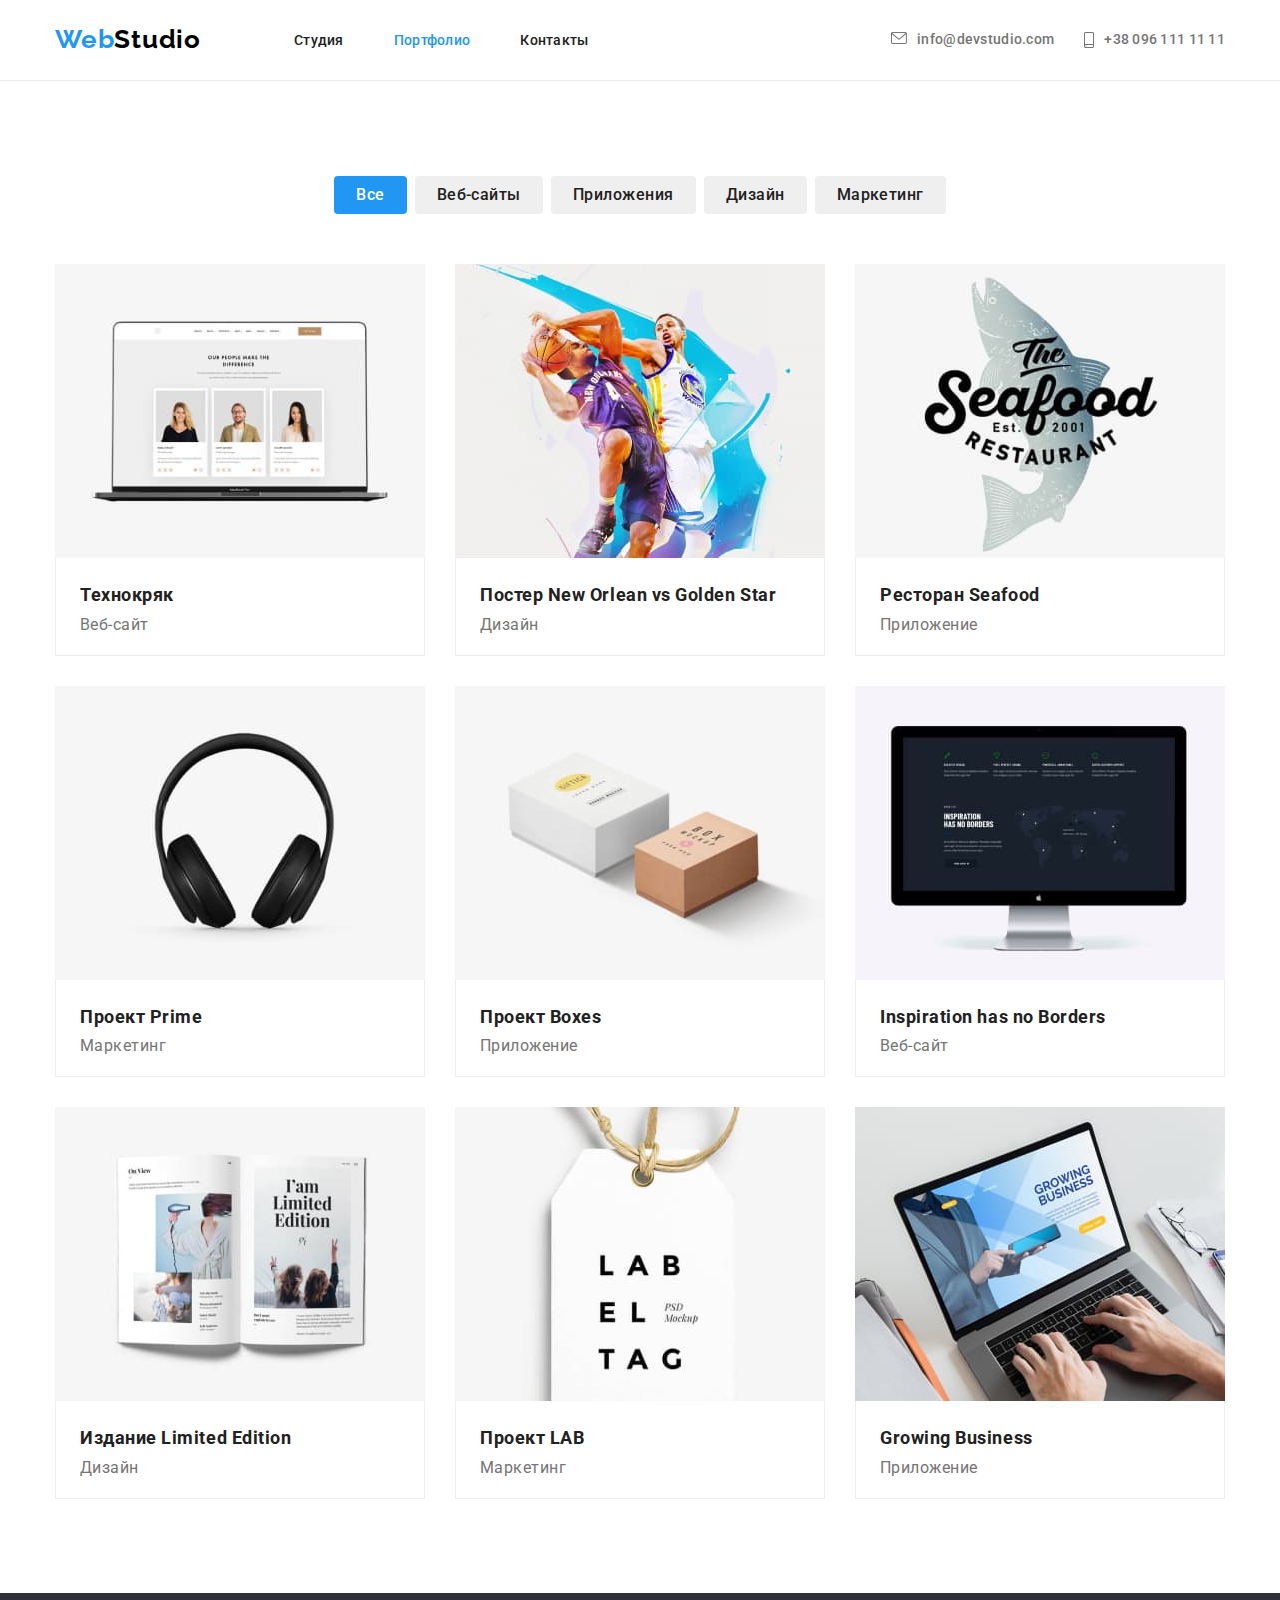
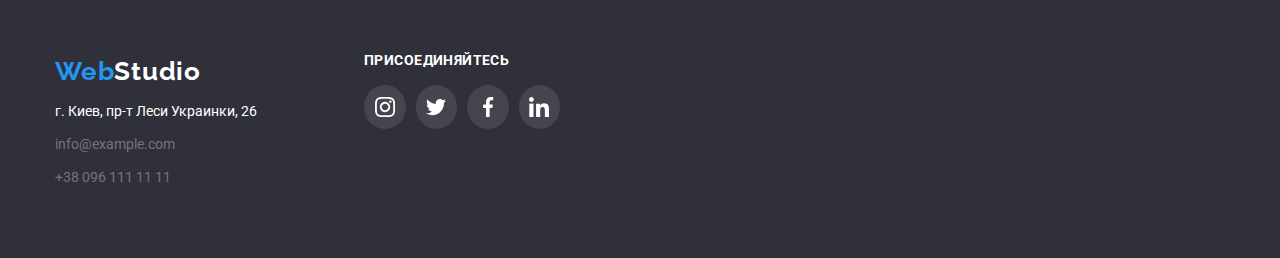
==== portfolio.html @ efb7cee7 "summary" ====
<!DOCTYPE html>
<html lang="ru">
  <head>
    <meta charset="UTF-8" />
    <meta http-equiv="X-UA-Compatible" content="IE=edge" />
    <meta name="viewport" content="width=device-width, initial-scale=1.0" />
    <title>Document</title>
    <link rel="preconnect" href="https://fonts.googleapis.com" />
    <link rel="preconnect" href="https://fonts.gstatic.com" crossorigin />
    <link
      href="https://fonts.googleapis.com/css2?family=Raleway:wght@700&family=Roboto:wght@400;500;700;900&display=swap"
      rel="stylesheet"
    />
    <link rel="stylesheet" href="./css/reset.css" />
    <link rel="stylesheet" href="./css/style.css" />
  </head>
  <body>
    <header class="page-header header">
      <div class="container page-header-container">
        <nav class="navigation">
          <a href="./index.html" class="logo">Web<span class="logo-span">Studio</span></a>
          <ul class="menu list">
            <li class="menu-list">
              <a href="./index.html" class="link menu-link">Студия</a>
            </li>
            <li class="menu-list">
              <a href="./portfolio.html" class="link menu-link current">Портфолио</a>
            </li>
            <li class="menu-list">
              <a href="" class="link menu-link">Контакты</a>
            </li>
          </ul>
        </nav>
        <div class="number-link">
          <ul class="menu list mail-group">
            <li class="menu-list-number">
              <a href="mailto:info@devstudio.com" class="link-number link-one"
                >info@devstudio.com
                <svg class="icon-mail">
                  <use href="./images/sprite.svg#icon-mail"></use>
                </svg>
              </a>
            </li>
            <li class="menu-list">
              <a href="tel:+380961111111" class="link-number link-two"
                >+38 096 111 11 11
                <svg class="icon-mail-phone">
                  <use href="./images/sprite.svg#icon-tel"></use>
                </svg>
              </a>
            </li>
          </ul>
        </div>
      </div>
    </header>
    <main>
      <section class="section portfolio">
        <div class="container">
          <h1 class="visually-hidden">Портфолио</h1>
          <ul class="filtres">
            <li><button type="button" class="filter-list current">Все</button></li>
            <li><button type="button" class="filter-list">Веб-сайты</button></li>
            <li><button type="button" class="filter-list">Приложения</button></li>
            <li><button type="button" class="filter-list">Дизайн</button></li>
            <li><button type="button" class="filter-list">Маркетинг</button></li>
          </ul>

          <ul class="list-portfolio">
            <li class="example">
              <img src="./images/pm1.jpg" alt="laptop" width="370" height="294" />
              <div class="subscribe-card">
                <h2 class="advantage-two">Технокряк</h2>
                <p class="media-list">Веб-сайт</p>
              </div>
            </li>
            <li class="example">
              <img src="./images/pm2.jpg" alt="design" width="370" height="294" />
              <div class="subscribe-card">
                <h2 class="advantage-two">Постер New Orlean vs Golden Star</h2>
                <p class="media-list">Дизайн</p>
              </div>
            </li>
            <li class="example">
              <img src="./images/pm3.jpg" alt="labels" width="370" height="294" />
              <div class="subscribe-card">
                <h2 class="advantage-two">Ресторан Seafood</h2>
                <p class="media-list">Приложение</p>
              </div>
            </li>
            <li class="example">
              <img src="./images/pm4.jpg" alt="headphones" width="370" height="294" />
              <div class="subscribe-card">
                <h2 class="advantage-two">Проект Prime</h2>
                <p class="media-list">Маркетинг</p>
              </div>
            </li>
            <li class="example">
              <img src="./images/pm5.jpg" alt="box" width="370" height="294" />
              <div class="subscribe-card">
                <h2 class="advantage-two">Проект Boxes</h2>
                <p class="media-list">Приложение</p>
              </div>
            </li>
            <li class="example">
              <img src="./images/pm6.jpg" alt="screen" width="370" height="294" />
              <div class="subscribe-card">
                <h2 class="advantage-two">Inspiration has no Borders</h2>
                <p class="media-list">Веб-сайт</p>
              </div>
            </li>
            <li class="example">
              <img src="./images/pm7.jpg" alt="books" width="370" height="294" />
              <div class="subscribe-card">
                <h2 class="advantage-two">Издание Limited Edition</h2>
                <p class="media-list">Дизайн</p>
              </div>
            </li>
            <li class="example">
              <img src="./images/pm8.jpg" alt="labels" width="370" height="294" />
              <div class="subscribe-card">
                <h2 class="advantage-two">Проект LAB</h2>
                <p class="media-list">Маркетинг</p>
              </div>
            </li>
            <li class="example">
              <img src="./images/pm9.jpg" alt="notebook" width="370" height="294" />
              <div class="subscribe-card">
                <h2 class="advantage-two">Growing Business</h2>
                <p class="media-list">Приложение</p>
              </div>
            </li>
          </ul>
        </div>
      </section>
    </main>
    <footer class="color-footer">
      <div class="container container-footer">
        <div class="conection-footer">
          <a href="./index.html" class="logo">Web<span class="logo-span-footer">Studio</span></a>
          <address>
            <ul class="list list-container">
              <li class="contact-list">
                <a
                  href="https://goo.gl/maps/A2tmThPKFVqANark9"
                  class="adress"
                  target="_blank"
                  rel="noopener noreferrer"
                  >г. Киев, пр-т Леси Украинки, 26</a
                >
              </li>
              <li>
                <a href="mailto:info@example.com" class="link contact-number">info@example.com</a>
              </li>
              <li class="contact-list">
                <a href="tel:+380961111111" class="link contact-number">+38 096 111 11 11</a>
              </li>
            </ul>
          </address>
        </div>
        <div class="conection">
          <p class="conection-me">Присоединяйтесь</p>
          <ul class="social-list">
            <li class="social-list-item">
              <a href="" class="social-list-link-footer">
                <svg class="social-list-icon-svg">
                  <use href="./images/sprite.svg#icon-instagram"></use>
                </svg>
              </a>
            </li>
            <li class="social-list-item">
              <a href="" class="social-list-link-footer">
                <svg class="social-list-icon-svg">
                  <use href="./images/sprite.svg#icon-twitter"></use>
                </svg>
              </a>
            </li>
            <li class="social-list-item">
              <a href="" class="social-list-link-footer">
                <svg class="social-list-icon-svg">
                  <use href="./images/sprite.svg#icon-facebook"></use>
                </svg>
              </a>
            </li>
            <li class="social-list-item">
              <a href="" class="social-list-link-footer margin-stop">
                <svg class="social-list-icon-svg">
                  <use href="./images/sprite.svg#icon-linkedin"></use>
                </svg>
              </a>
            </li>
          </ul>
        </div>
      </div>
    </footer>
  </body>
</html>
---- css/style.css ----
.container {
  width: 1200px;
  margin: 0 auto;
  padding: 0 15px;
}

.visually-hidden {
  width: 1px;
  height: 1px;
  padding: 0;
  overflow: hidden;
  clip: rect(0, 0, 0, 0);
  white-space: nowrap;
  border: 0;
}

:root {
  --one-text-color: #212121;
  --two-text-color: #2196f3;
  --three-text-color: #000000;
  --four-text-color: #757575;
  --five-text-color: #ffffff;
  --six-text-color: #2f303a;
}

body {
  font-family: 'Roboto', 'sans-serif';
  color: var(--five-text-color);
}
/* =======Header======== */
.menu-link {
  font-weight: 500;
  font-size: 14px;
  line-height: 1.15;
  letter-spacing: 0.02em;
  padding: 32px 0;
  color: var(--one-text-color);
}
.menu-link:hover,
.menu-link:focus,
.menu-link:current {
  color: var(--two-text-color);
}

.navigation .current {
  color: var(--two-text-color);
}

.navigation,
.menu,
.list {
  display: flex;
  align-items: center;
  flex-direction: row;
}

.header {
  align-items: center;
  border-bottom: 1px solid #ececec;
}
.page-header-container {
  display: flex;
}

.filter-list:current {
  color: var(--two-text-color);
}
.filter-list.current {
  background: var(--two-text-color);
  color: var(--five-text-color);
}

.logo-span {
  font-family: 'Raleway', 'sans-serif';
  font-weight: 700;
  font-size: 26px;
  line-height: 1.2;
  letter-spacing: 0.03em;

  color: var(--three-text-color);
}

.logo {
  font-family: 'Raleway', 'sans-serif';
  font-weight: 700;
  font-size: 26px;
  line-height: 1.2;
  letter-spacing: 0.03em;
  margin-right: 93px;
  color: var(--two-text-color);
}

.menu-list:not(:last-child) {
  margin-right: 50px;
  color: var(--four-text-color);
}

.menu-list-number:not(:last-child) {
  margin-right: 30px;
  color: var(--four-text-color);
}

.menu-list-number,
.menu-list {
  display: flex;
  flex-direction: row;
  align-items: center;
}

.number-link {
  display: flex;
  align-items: center;
  justify-content: flex-end;
  margin-left: auto;
}

.icon-mail {
  fill: currentColor;
  width: 16px;
  height: 12px;
  margin-right: 10px;
}

.icon-mail-phone {
  fill: currentColor;
  width: 10px;
  height: 16px;
  margin-right: 10px;
}

.link,
.link-number:hover,
.link,
.link-number:focus {
  color: var(--two-text-color);
}

.link-number {
  padding: 32px 0;
  display: flex;
  flex-direction: row-reverse;
  font-size: 14px;
  line-height: 1.14;
  letter-spacing: 0.02em;
  font-weight: 500;
  margin-left: auto;
  color: var(--four-text-color);
}

.link {
  font-style: normal;
  color: var(--one-text-color);
}

/* =======/Header======== */

/* =======HERO======== */

.hero {
  padding: 200px 0;
  background-color: #c4c4c4;
  background-image: linear-gradient(rgba(47, 48, 58, 0.4), rgba(47, 48, 58, 0.4)),
    url(../images/font.jpg);
  background-size: cover;
}

.modal-btn {
  font-weight: 700;
  font-size: 16px;
  line-height: 1.85;
  letter-spacing: 0.06em;
  cursor: pointer;
  font-family: inherit;
  padding-top: 10px;
  padding-bottom: 10px;
  padding-left: 32px;
  padding-right: 32px;
  border-radius: 4px;
  color: var(--five-text-color);
  background: var(--two-text-color);
  display: block;
  margin: 0 auto;
}

.modal-button {
  justify-content: center;
  margin-top: 30px;
}

.modal-btn:hover {
  background-color: #188ce8;
}

.motto {
  font-weight: 900;
  font-size: 44px;
  line-height: 1.37;
  text-align: center;
  letter-spacing: 0.06em;
  text-transform: uppercase;
  width: 696px;
  color: var(--five-text-color);
  margin-right: auto;
  margin-left: auto;
  margin-bottom: 0;
}

/* =======/HERO======== */

/* =======MainSection======== */

.section {
  padding: 94px 0;
}

.my-work {
  padding-top: 0px;
}

.my-comands {
  background-color: #f5f4fa;
}
.advantage {
  font-weight: 700;
  font-size: 14px;
  line-height: 1.18;
  letter-spacing: 0.03em;
  text-transform: uppercase;
  margin-bottom: 10px;
  color: var(--one-text-color);
}

.advantage-comands {
  font-weight: 500;
  font-size: 16px;
  line-height: 1.18;
  letter-spacing: 0.03em;
  margin-bottom: 10px;
  color: var(--one-text-color);
}

.advantage-two {
  font-weight: 700;
  font-size: 18px;
  line-height: 1.87;
  letter-spacing: 0.03em;
  color: var(--one-text-color);
  margin-bottom: 4px;
}
.media-list-me {
  font-size: 14px;
  line-height: 2;
  letter-spacing: 0.03em;
  color: var(--four-text-color);
}

.media-list {
  font-size: 16px;
  line-height: 1.18;
  letter-spacing: 0.03em;

  color: var(--four-text-color);
}

.suptitle {
  font-weight: 700;
  font-size: 36px;
  line-height: 1.17;
  text-align: center;
  letter-spacing: 0.03em;
  margin-bottom: 50px;
  color: var(--one-text-color);
}

/* =======/MainSection======== */

/* =======PORTFOLIO======== */
.filter-list {
  font-weight: 500;
  font-size: 16px;
  line-height: 1.62;
  letter-spacing: 0.03em;
  color: var(--one-text-color);
  padding: 6px 22px;
  border: none;
  border-radius: 4px;
}
.filtres {
  display: flex;
  margin-bottom: 50px;
  justify-content: center;
}

.portfolio .filtres li:not(:last-child) {
  margin-right: 8px;
}

.filter-list:focus,
.filter-list:hover {
  background: var(--two-text-color);
  color: var(--five-text-color);
  box-shadow: 0px 3px 1px rgba(0, 0, 0, 0.1), 0px 1px 2px rgba(0, 0, 0, 0.08),
    0px 2px 2px rgba(0, 0, 0, 0.12);
}

.list {
  display: flex;
  justify-content: space-between;
}

.list-comand {
  display: flex;
  justify-content: space-between;
}

.list-portfolio {
  display: flex;
  flex-wrap: wrap;
  list-style: none;
  margin-left: -30px;
  margin-top: -30px;
}

.advantage-list {
  width: 270px;
}

.subscribe-card {
  padding-left: 24px;
  padding-right: 24px;
  padding-top: 20px;
  padding-bottom: 20px;
  border-left: 1px solid #eeeeee;
  border-right: 1px solid #eeeeee;
  border-bottom: 1px solid #eeeeee;
}

.crew-info {
  text-align: center;
  padding: 30px 0;
}
.crew-info-li {
  background-color: var(--five-text-color);
  box-shadow: 0px 1px 3px rgba(0, 0, 0, 0.12), 0px 1px 1px rgba(0, 0, 0, 0.14),
    0px 2px 1px rgba(0, 0, 0, 0.2);
  border-radius: 0px 0px 4px 4px;
}

.social-list {
  display: flex;
  margin-top: 16px;
  justify-content: center;
}

.social-list-spisok {
  display: flex;
  justify-content: center;
}

.social-list-link {
  color: #afb1b8;
  display: flex;
  justify-content: center;
  align-items: center;
  height: 100%;
  width: 100%;
  border-radius: 50%;
}

.social-list-link-two {
  color: #afb1b8;
  display: flex;
  justify-content: center;
  align-items: center;
  height: 100%;
  width: 100%;
}

.social-list-link-one {
  color: #afb1b8;
  display: flex;
  justify-content: center;
  align-items: center;
  height: 100%;
  width: 100%;
}

.social-list-item {
  width: 44px;
  height: 44px;
  margin-right: 10px;
}

.social-list-item-svg {
  width: 170px;
  height: 92px;
  margin-right: 30px;
  border: 1px solid #afb1b8;
  border-radius: 4px;
}

.social-list-link-two:focus,
.social-list-link-two:hover {
  color: var(--two-text-color);
  border: 1px solid var(--two-text-color);
  border-radius: 4px;
}

.social-list-icon-svg {
  fill: currentColor;
  width: 20px;
  height: 20px;
}

.social-list-icon-svg-two {
  fill: currentColor;
  width: 106px;
  height: 60px;
}

.svg-list {
  width: 100%;
  height: 120px;
  border-radius: 4px;
  background-color: #f5f4fa;
  margin-bottom: 30px;
}

.social-list-svg {
  width: 70px;
  height: 70px;
}

.social-list-link:hover,
.social-list-link:focus {
  background-color: var(--two-text-color);
  color: var(--five-text-color);
}
/* =======/PORTFOLIO======== */

/* =======FOTER======== */
.container-footer {
  background-color: var(--six-text-color);
  display: flex;
  flex-direction: row;
}

.conection-footer {
  margin-right: 70px;
}

.list-container {
  display: block;
  flex-direction: column;
}
.color-footer .logo {
  margin-bottom: 20px;
}

.adress {
  font-style: normal;
  font-size: 14px;
  line-height: 1.71;
  color: var(--five-text-color);
  margin-bottom: 9px;
}

.logo-span-footer {
  font-family: 'Raleway', 'sans-serif';
  font-weight: 700;
  font-size: 26px;
  line-height: 1.42;
  letter-spacing: 0.03em;
  color: var(--five-text-color);
}

.list-portfolio .example {
  flex-basis: calc(100% / 3 - 30px);
  margin-left: 30px;
  margin-top: 30px;
}
.example:focus,
.example:hover {
  box-shadow: 0px 1px 1px rgba(0, 0, 0, 0.12), 0px 4px 4px rgba(0, 0, 0, 0.06),
    1px 4px 6px rgba(0, 0, 0, 0.16);
}

.color-footer {
  background: #2f303a;
  padding: 60px 0;
}

.contact-number {
  color: var(--four-text-color);
  font-size: 14px;
  line-height: 1.5;
}
.contact-list {
  margin-bottom: 9px;
  margin-top: 9px;
}

.conection-me {
  font-weight: 700;
  font-size: 14px;
  line-height: 1.14;
  letter-spacing: 0.03em;
  text-transform: uppercase;
  color: var(--five-text-color);
}

.conection {
  width: 206px;
}

.social-list-link-footer {
  color: var(--five-text-color);
  background-color: rgba(255, 255, 255, 0.1);
  display: flex;
  justify-content: center;
  align-items: center;
  height: 100%;
  width: 100%;
  border-radius: 50%;
}

.social-list-link-footer:hover,
.social-list-link-footer:focus {
  background-color: var(--two-text-color);
  color: var(--five-text-color);
}

.margin-stop {
  margin-right: 0px;
}
/* =======/FOTER======== */
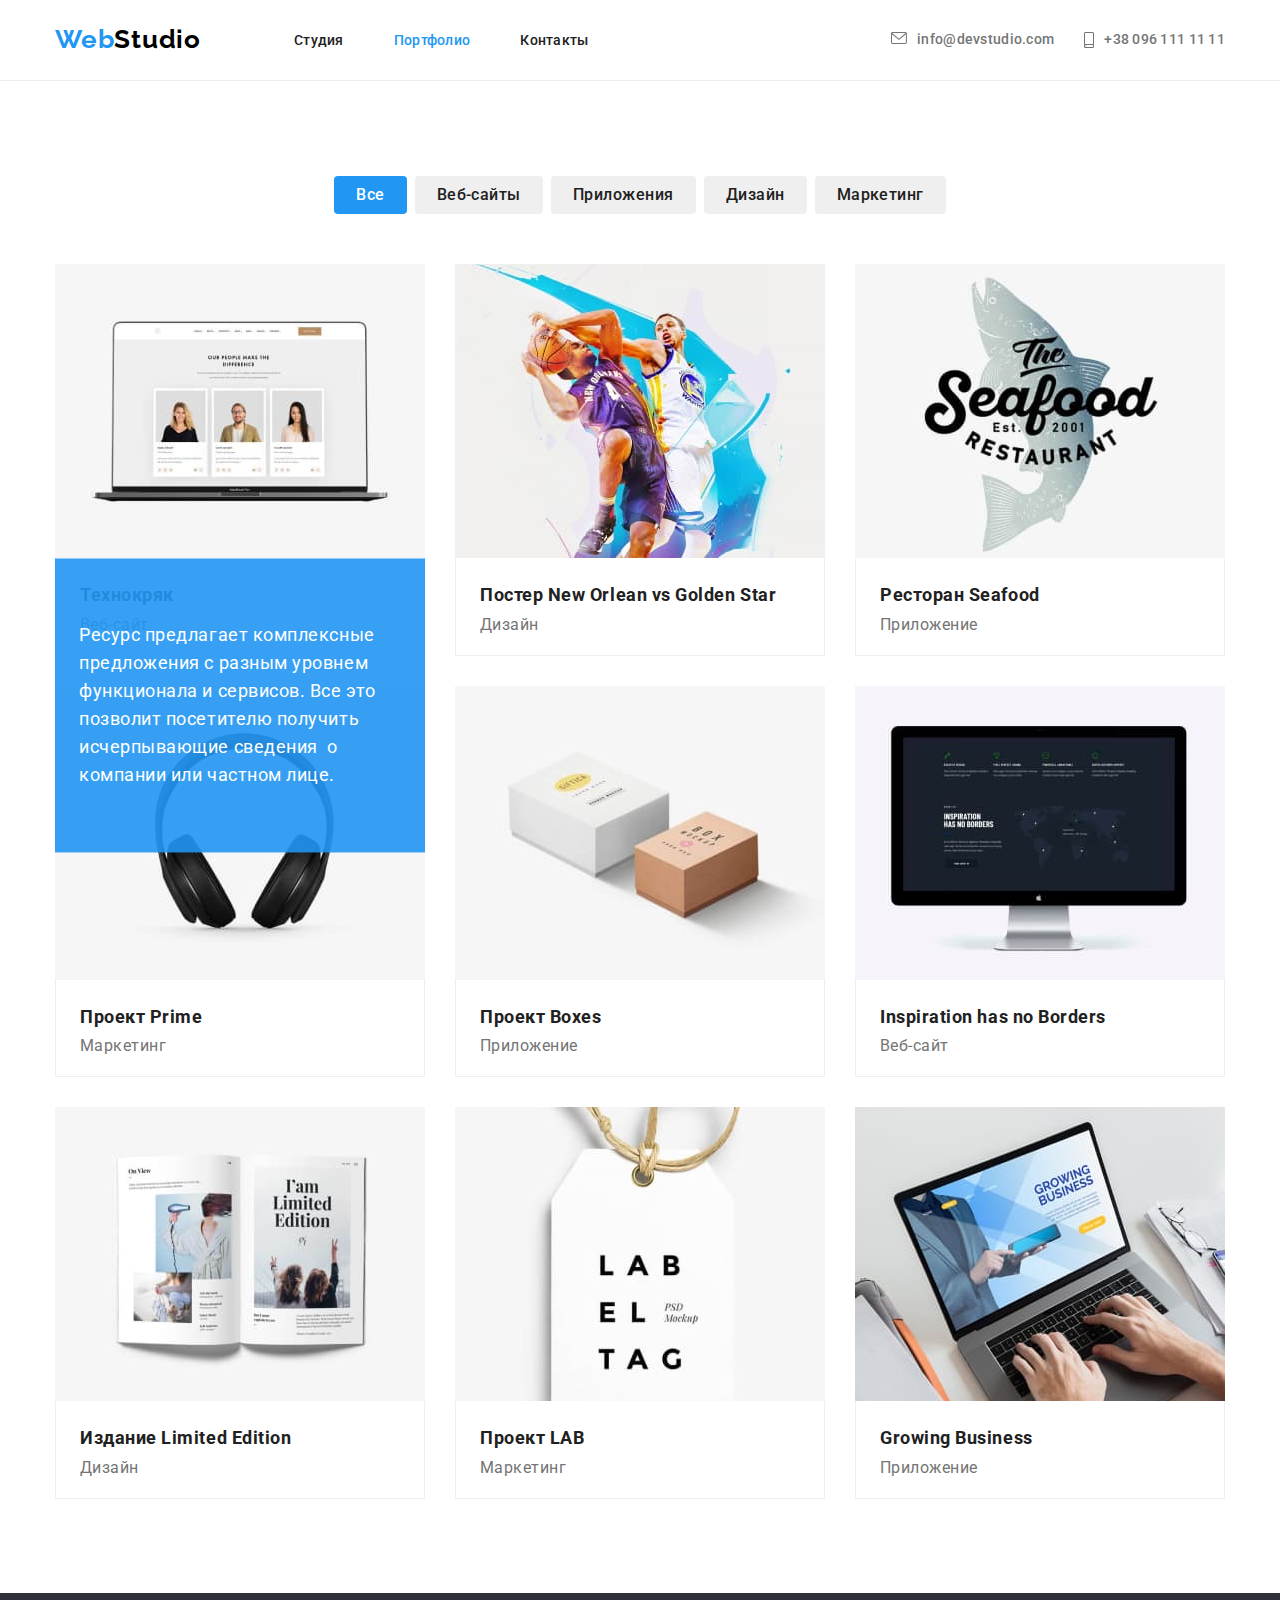
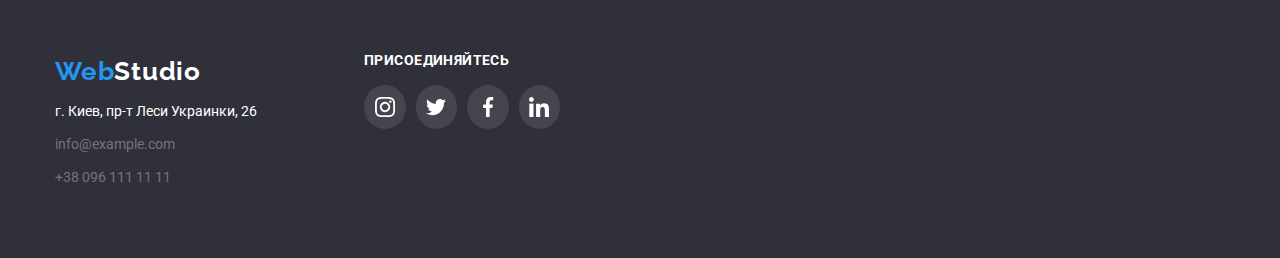
==== commit e50d40c9: "summary" ====
--- a/portfolio.html
+++ b/portfolio.html
@@ -67,7 +67,15 @@
 
           <ul class="list-portfolio">
             <li class="example">
-              <img src="./images/pm1.jpg" alt="laptop" width="370" height="294" />
+              <div class="box-overlay">
+                <img src="./images/pm1.jpg" alt="laptop" width="370" height="294" />
+                <p class="box-content">
+                  Ресурс предлагает комплексные предложения с разным уровнем функционала и сервисов.
+                  Все это позволит посетителю получить исчерпывающие сведения  +о компании или
+                  частном лице.
+                </p>
+              </div>
               <div class="subscribe-card">
                 <h2 class="advantage-two">Технокряк</h2>
                 <p class="media-list">Веб-сайт</p>
--- a/css/style.css
+++ b/css/style.css
@@ -29,6 +29,7 @@
 }
 /* =======Header======== */
 .menu-link {
+  position: relative;
   font-weight: 500;
   font-size: 14px;
   line-height: 1.15;
@@ -40,6 +41,19 @@
 .menu-link:focus,
 .menu-link:current {
   color: var(--two-text-color);
+}
+
+.menu-link.сurrent::after {
+  position: absolute;
+  bottom: 0;
+  left: 50%;
+  transform: translateX(-50%);
+  content: '';
+  display: block;
+  width: 100%;
+  height: 4px;
+  border-radius: 2px;
+  background-color: var(--two-text-color);
 }
 
 .navigation .current {
@@ -162,6 +176,40 @@
   background-image: linear-gradient(rgba(47, 48, 58, 0.4), rgba(47, 48, 58, 0.4)),
     url(../images/font.jpg);
   background-size: cover;
+}
+
+.backdrop {
+  position: fixed;
+  top: 0;
+  left: 0;
+  width: 100%;
+  height: 100%;
+  background: rgba(0, 0, 0, 0.2);
+}
+.backdrop.is-hidden {
+  opacity: 0;
+  visibility: hidden;
+  pointer-events: none;
+}
+
+.icon-close {
+  position: fixed;
+  top: 8px;
+  right: 8px;
+  height: 30px;
+  width: 30px;
+}
+.modal {
+  height: 582px;
+  width: 528px;
+  background-color: var(--five-text-color);
+  position: absolute;
+  top: 50%;
+  left: 50%;
+  transform: translate(-50%, -50%);
+  box-shadow: 0px 1px 3px rgba(0, 0, 0, 0.12), 0px 1px 1px rgba(0, 0, 0, 0.14),
+    0px 2px 1px rgba(0, 0, 0, 0.2);
+  border-radius: 4px;
 }
 
 .modal-btn {
@@ -209,6 +257,27 @@
 
 /* =======MainSection======== */
 
+.label {
+  font-weight: 700;
+  font-size: 14px;
+  line-height: 1.14;
+  text-align: center;
+  letter-spacing: 0.03em;
+  text-transform: uppercase;
+  color: var(--five-text-color);
+  padding-top: 27px;
+  padding-bottom: 27px;
+}
+
+.title-product {
+  display: inline-block;
+  position: absolute;
+  width: 370px;
+  height: 70px;
+  background: rgba(47, 48, 58, 0.8);
+  bottom: 0;
+}
+
 .section {
   padding: 94px 0;
 }
@@ -306,6 +375,7 @@
 .list {
   display: flex;
   justify-content: space-between;
+  position: relative;
 }
 
 .list-comand {
@@ -485,6 +555,26 @@
     1px 4px 6px rgba(0, 0, 0, 0.16);
 }
 
+.box-overlay {
+  position: relative;
+}
+
+.box-content {
+  position: absolute;
+  top: 0;
+  left: 0;
+  transform: translateY(100%);
+  transition: transform var(--duration-сss-transition) cubic-bezier(0.4, 0, 0.2, 1);
+  width: 370px;
+  padding: 63px 24px;
+  background-color: rgba(33, 150, 243, 0.9);
+  font-weight: 400;
+  font-size: 18px;
+  line-height: 1.56;
+  letter-spacing: 0.03em;
+  color: var(--five-text-color);
+}
+
 .color-footer {
   background: #2f303a;
   padding: 60px 0;
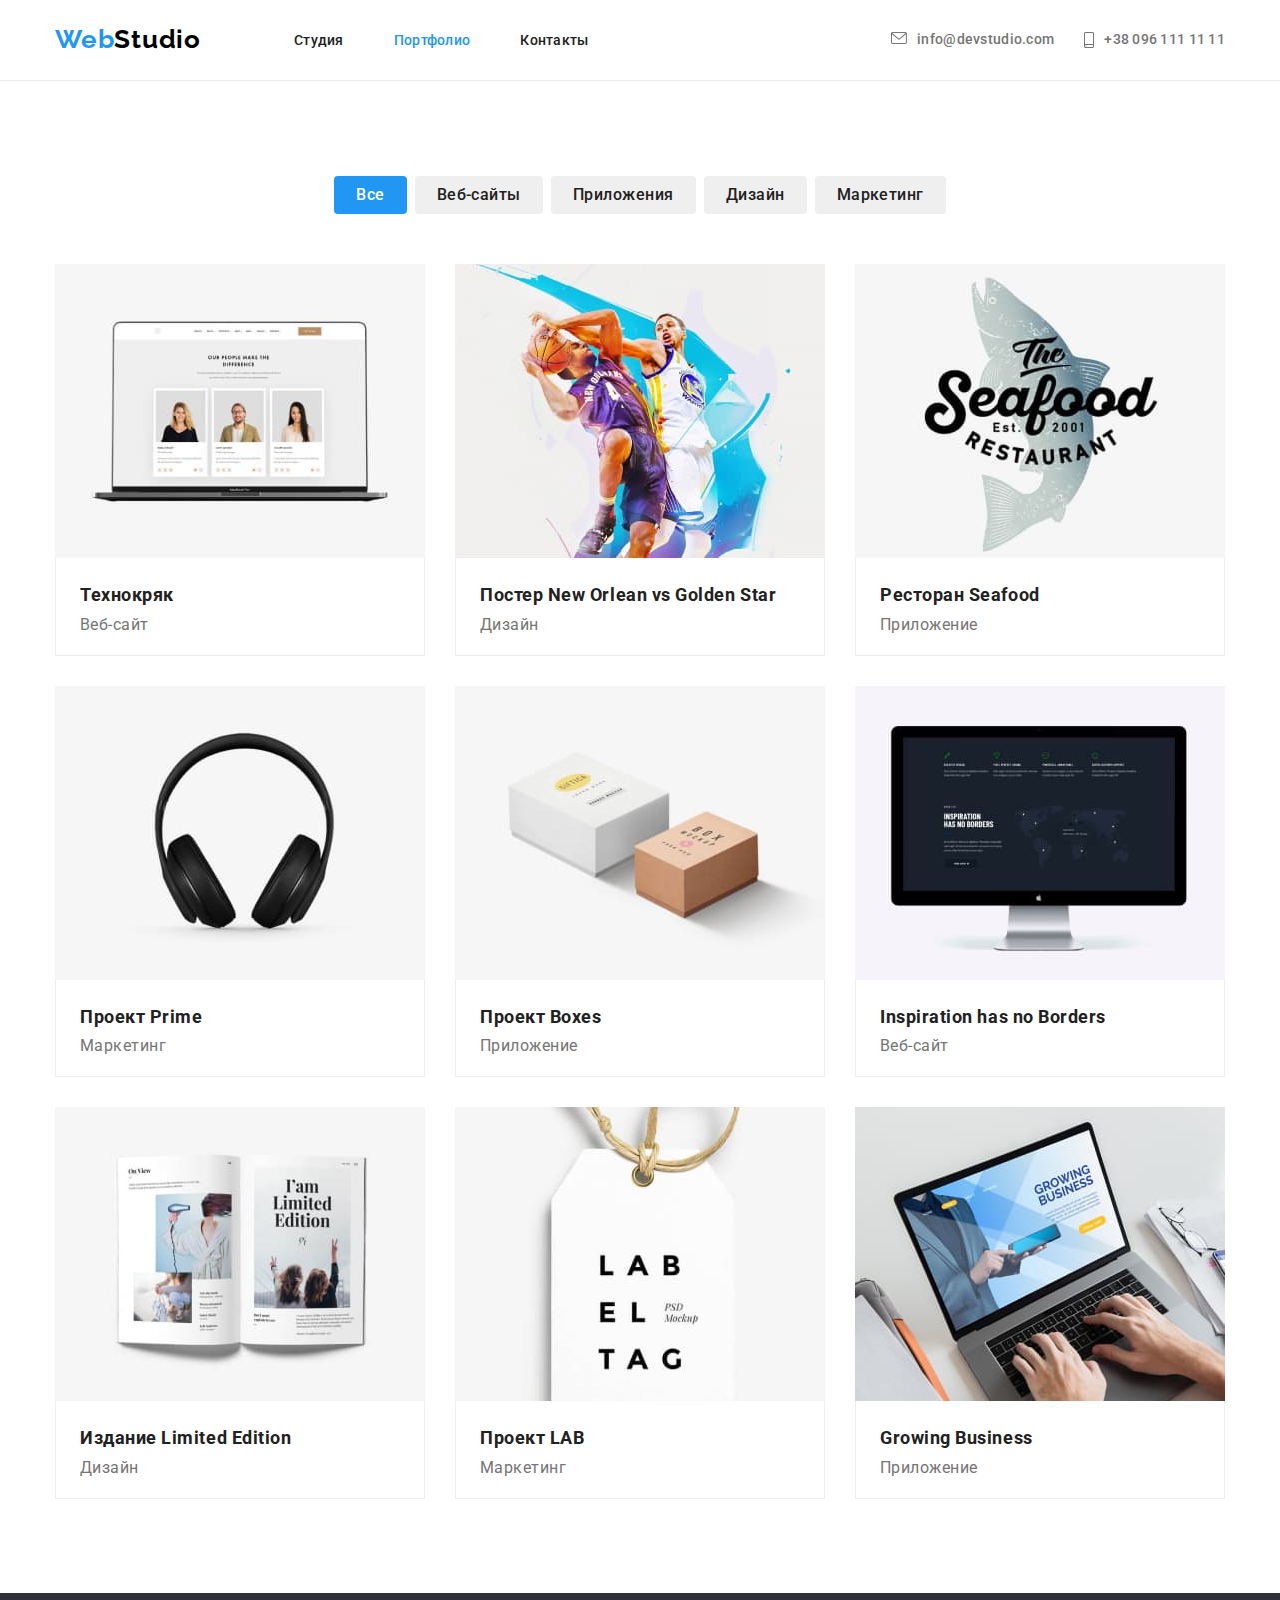
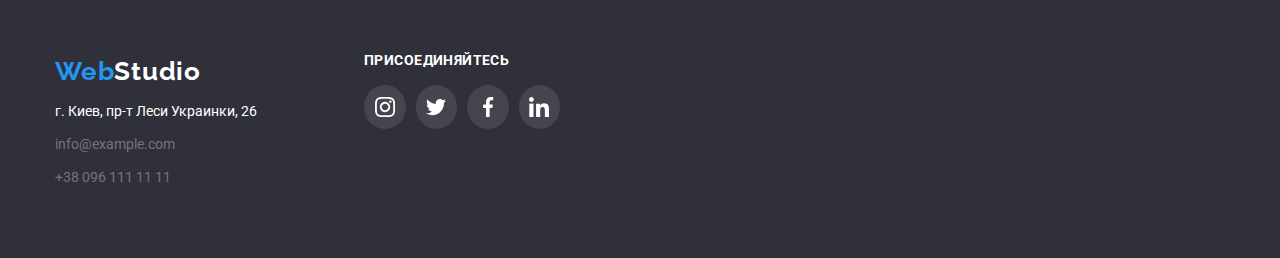
==== commit a33d3a12: "summary" ====
--- a/portfolio.html
+++ b/portfolio.html
@@ -67,75 +67,148 @@
 
           <ul class="list-portfolio">
             <li class="example">
-              <div class="box-overlay">
-                <img src="./images/pm1.jpg" alt="laptop" width="370" height="294" />
-                <p class="box-content">
-                  Ресурс предлагает комплексные предложения с разным уровнем функционала и сервисов.
-                  Все это позволит посетителю получить исчерпывающие сведения  -о компании или
-                  частном лице.
-                </p>
-              </div>
-              <div class="subscribe-card">
-                <h2 class="advantage-two">Технокряк</h2>
-                <p class="media-list">Веб-сайт</p>
-              </div>
-            </li>
-            <li class="example">
-              <img src="./images/pm2.jpg" alt="design" width="370" height="294" />
-              <div class="subscribe-card">
-                <h2 class="advantage-two">Постер New Orlean vs Golden Star</h2>
-                <p class="media-list">Дизайн</p>
-              </div>
-            </li>
-            <li class="example">
-              <img src="./images/pm3.jpg" alt="labels" width="370" height="294" />
-              <div class="subscribe-card">
-                <h2 class="advantage-two">Ресторан Seafood</h2>
-                <p class="media-list">Приложение</p>
-              </div>
-            </li>
-            <li class="example">
-              <img src="./images/pm4.jpg" alt="headphones" width="370" height="294" />
-              <div class="subscribe-card">
-                <h2 class="advantage-two">Проект Prime</h2>
-                <p class="media-list">Маркетинг</p>
-              </div>
-            </li>
-            <li class="example">
-              <img src="./images/pm5.jpg" alt="box" width="370" height="294" />
-              <div class="subscribe-card">
-                <h2 class="advantage-two">Проект Boxes</h2>
-                <p class="media-list">Приложение</p>
-              </div>
-            </li>
-            <li class="example">
-              <img src="./images/pm6.jpg" alt="screen" width="370" height="294" />
-              <div class="subscribe-card">
-                <h2 class="advantage-two">Inspiration has no Borders</h2>
-                <p class="media-list">Веб-сайт</p>
-              </div>
-            </li>
-            <li class="example">
-              <img src="./images/pm7.jpg" alt="books" width="370" height="294" />
-              <div class="subscribe-card">
-                <h2 class="advantage-two">Издание Limited Edition</h2>
-                <p class="media-list">Дизайн</p>
-              </div>
-            </li>
-            <li class="example">
-              <img src="./images/pm8.jpg" alt="labels" width="370" height="294" />
-              <div class="subscribe-card">
-                <h2 class="advantage-two">Проект LAB</h2>
-                <p class="media-list">Маркетинг</p>
-              </div>
-            </li>
-            <li class="example">
-              <img src="./images/pm9.jpg" alt="notebook" width="370" height="294" />
-              <div class="subscribe-card">
-                <h2 class="advantage-two">Growing Business</h2>
-                <p class="media-list">Приложение</p>
-              </div>
+              <a href="./portfolio.html" class="exemple-link">
+                <div class="box-overlay">
+                  <img src="./images/pm1.jpg" alt="laptop" width="370" height="294" />
+                  <p class="box-content">
+                    Ресурс предлагает комплексные предложения с разным уровнем функционала и
+                    сервисов. Все это позволит посетителю получить исчерпывающие сведения о компании
+                    или частном лице.
+                  </p>
+                </div>
+                <div class="subscribe-card">
+                  <h2 class="advantage-two">Технокряк</h2>
+                  <p class="media-list">Веб-сайт</p>
+                </div>
+              </a>
+            </li>
+            <li class="example">
+              <a href="./portfolio.html" class="exemple-link">
+                <div class="box-overlay">
+                  <img src="./images/pm2.jpg" alt="design" width="370" height="294" />
+                  <p class="box-content">
+                    Ресурс предлагает комплексные предложения с разным уровнем функционала и
+                    сервисов. Все это позволит посетителю получить исчерпывающие сведения о компании
+                    или частном лице.
+                  </p>
+                </div>
+                <div class="subscribe-card">
+                  <h2 class="advantage-two">Постер New Orlean vs Golden Star</h2>
+                  <p class="media-list">Дизайн</p>
+                </div>
+              </a>
+            </li>
+            <li class="example">
+              <a href="./portfolio.html" class="exemple-link">
+                <div class="box-overlay">
+                  <img src="./images/pm3.jpg" alt="labels" width="370" height="294" />
+                  <p class="box-content">
+                    Ресурс предлагает комплексные предложения с разным уровнем функционала и
+                    сервисов. Все это позволит посетителю получить исчерпывающие сведения о компании
+                    или частном лице.
+                  </p>
+                </div>
+                <div class="subscribe-card">
+                  <h2 class="advantage-two">Ресторан Seafood</h2>
+                  <p class="media-list">Приложение</p>
+                </div>
+              </a>
+            </li>
+            <li class="example">
+              <a href="./portfolio.html" class="exemple-link">
+                <div class="box-overlay">
+                  <img src="./images/pm4.jpg" alt="headphones" width="370" height="294" />
+                  <p class="box-content">
+                    Ресурс предлагает комплексные предложения с разным уровнем функционала и
+                    сервисов. Все это позволит посетителю получить исчерпывающие сведения о компании
+                    или частном лице.
+                  </p>
+                </div>
+                <div class="subscribe-card">
+                  <h2 class="advantage-two">Проект Prime</h2>
+                  <p class="media-list">Маркетинг</p>
+                </div>
+              </a>
+            </li>
+            <li class="example">
+              <a href="./portfolio.html" class="exemple-link">
+                <div class="box-overlay">
+                  <img src="./images/pm5.jpg" alt="box" width="370" height="294" />
+                  <p class="box-content">
+                    Ресурс предлагает комплексные предложения с разным уровнем функционала и
+                    сервисов. Все это позволит посетителю получить исчерпывающие сведения о компании
+                    или частном лице.
+                  </p>
+                </div>
+                <div class="subscribe-card">
+                  <h2 class="advantage-two">Проект Boxes</h2>
+                  <p class="media-list">Приложение</p>
+                </div>
+              </a>
+            </li>
+            <li class="example">
+              <a href="./portfolio.html" class="exemple-link">
+                <div class="box-overlay">
+                  <img src="./images/pm6.jpg" alt="screen" width="370" height="294" />
+                  <p class="box-content">
+                    Ресурс предлагает комплексные предложения с разным уровнем функционала и
+                    сервисов. Все это позволит посетителю получить исчерпывающие сведения о компании
+                    или частном лице.
+                  </p>
+                </div>
+                <div class="subscribe-card">
+                  <h2 class="advantage-two">Inspiration has no Borders</h2>
+                  <p class="media-list">Веб-сайт</p>
+                </div>
+              </a>
+            </li>
+            <li class="example">
+              <a href="./portfolio.html" class="exemple-link">
+                <div class="box-overlay">
+                  <img src="./images/pm7.jpg" alt="books" width="370" height="294" />
+                  <p class="box-content">
+                    Ресурс предлагает комплексные предложения с разным уровнем функционала и
+                    сервисов. Все это позволит посетителю получить исчерпывающие сведения о компании
+                    или частном лице.
+                  </p>
+                </div>
+                <div class="subscribe-card">
+                  <h2 class="advantage-two">Издание Limited Edition</h2>
+                  <p class="media-list">Дизайн</p>
+                </div>
+              </a>
+            </li>
+            <li class="example">
+              <a href="./portfolio.html" class="exemple-link">
+                <div class="box-overlay">
+                  <img src="./images/pm8.jpg" alt="labels" width="370" height="294" />
+                  <p class="box-content">
+                    Ресурс предлагает комплексные предложения с разным уровнем функционала и
+                    сервисов. Все это позволит посетителю получить исчерпывающие сведения о компании
+                    или частном лице.
+                  </p>
+                </div>
+                <div class="subscribe-card">
+                  <h2 class="advantage-two">Проект LAB</h2>
+                  <p class="media-list">Маркетинг</p>
+                </div>
+              </a>
+            </li>
+            <li class="example">
+              <a href="./portfolio.html" class="exemple-link">
+                <div class="box-overlay">
+                  <img src="./images/pm9.jpg" alt="notebook" width="370" height="294" />
+                  <p class="box-content">
+                    Ресурс предлагает комплексные предложения с разным уровнем функционала и
+                    сервисов. Все это позволит посетителю получить исчерпывающие сведения о компании
+                    или частном лице.
+                  </p>
+                </div>
+                <div class="subscribe-card">
+                  <h2 class="advantage-two">Growing Business</h2>
+                  <p class="media-list">Приложение</p>
+                </div>
+              </a>
             </li>
           </ul>
         </div>
--- a/css/style.css
+++ b/css/style.css
@@ -21,6 +21,7 @@
   --four-text-color: #757575;
   --five-text-color: #ffffff;
   --six-text-color: #2f303a;
+  --duration-сss-transition: 250ms;
 }
 
 body {
@@ -30,6 +31,7 @@
 /* =======Header======== */
 .menu-link {
   position: relative;
+  transition-timing-function: cubic-bezier(0.4, 0, 0.2, 1);
   font-weight: 500;
   font-size: 14px;
   line-height: 1.15;
@@ -43,7 +45,7 @@
   color: var(--two-text-color);
 }
 
-.menu-link.сurrent::after {
+.menu-link.current::after {
   position: absolute;
   bottom: 0;
   left: 50%;
@@ -53,7 +55,7 @@
   width: 100%;
   height: 4px;
   border-radius: 2px;
-  background-color: var(--two-text-color);
+  background-color: var(--accent-color);
 }
 
 .navigation .current {
@@ -557,6 +559,23 @@
 
 .box-overlay {
   position: relative;
+  overflow: hidden;
+}
+
+.exemple-link {
+  display: block;
+  text-decoration: none;
+  transition: box-shadow var(--duration-сss-transition) cubic-bezier(0.4, 0, 0.2, 1);
+}
+
+.exemple-link:hover,
+.exemple-link:focus {
+  box-shadow: 0px 1px 1px rgba(0, 0, 0, 0.12), 0px 4px 4px rgba(0, 0, 0, 0.06),
+    1px 4px 6px rgba(0, 0, 0, 0.16);
+}
+
+.exemple-link:hover .box-content {
+  transform: translateY(0%);
 }
 
 .box-content {
